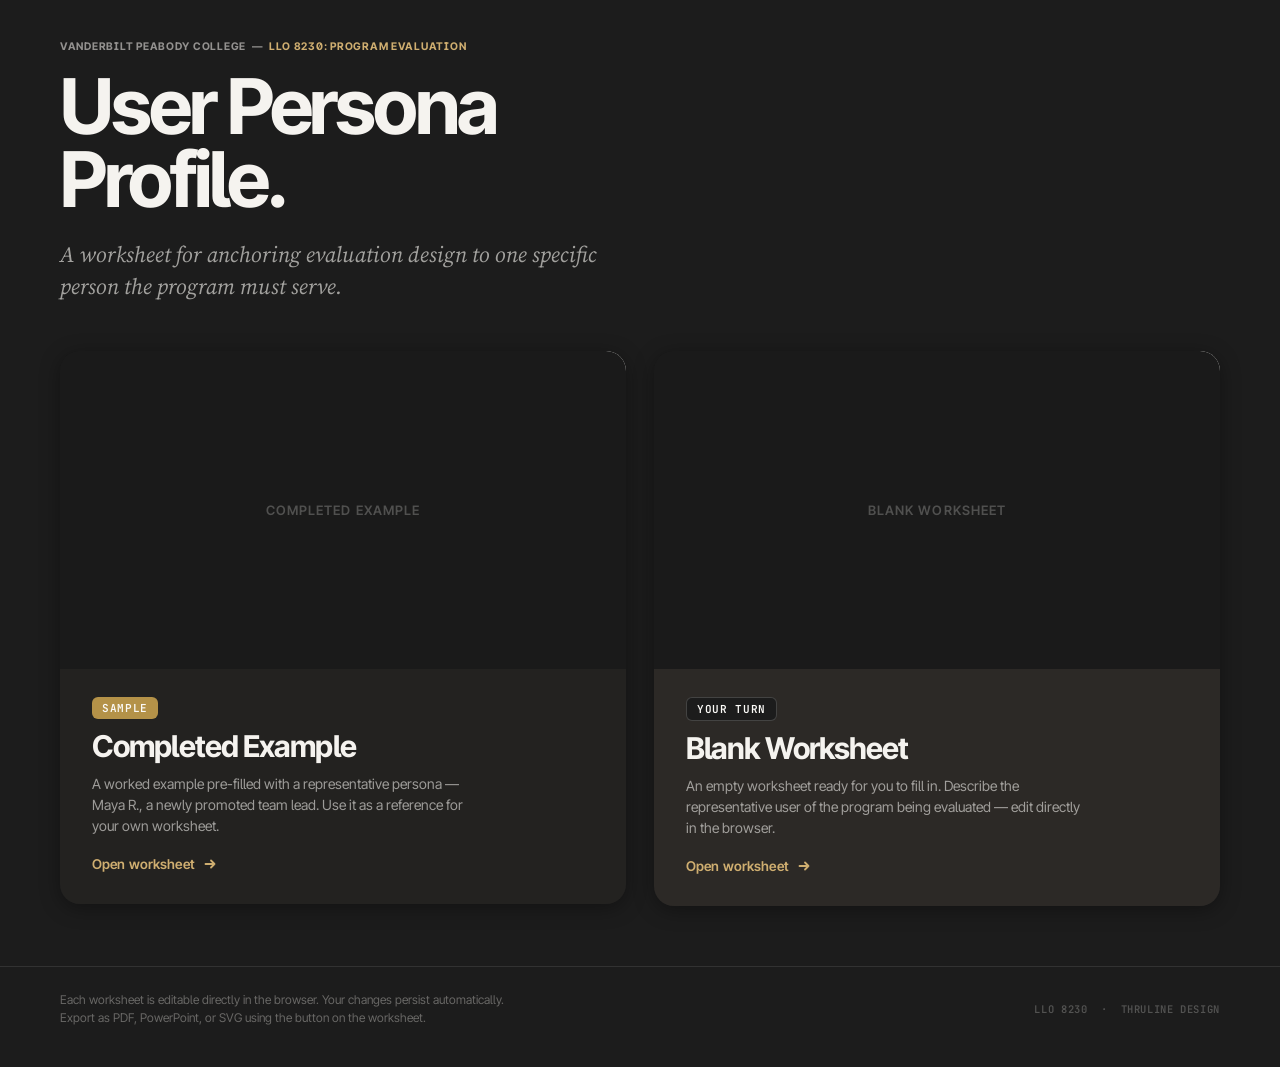
==== index.html @ e394e2b7 "Add index.html landing page and multi-format export menu - index.html: Vanderbilt-styled landing pag" ====
<!doctype html>
<html lang="en">
<head>
<meta charset="utf-8" />
<meta name="viewport" content="width=device-width,initial-scale=1" />
<title>User Persona Profile · LLO 8230 · Vanderbilt Peabody</title>

<link rel="preconnect" href="https://fonts.googleapis.com" />
<link rel="preconnect" href="https://fonts.gstatic.com" crossorigin />
<link href="https://fonts.googleapis.com/css2?family=Inter+Tight:wght@400;500;600;700&family=Source+Serif+4:ital,opsz,wght@0,8..60,400;0,8..60,600;1,8..60,400;1,8..60,500&family=JetBrains+Mono:wght@600&display=swap" rel="stylesheet" />

<style>
  *, *::before, *::after { box-sizing: border-box; margin: 0; padding: 0; }

  :root {
    --black:   #1C1C1C;
    --ink:     #2A2825;
    --cream:   #F5F3EF;
    --paper:   #FBFAF7;
    --sand:    #E0D5C0;
    --gold:    #CFAE70;
    --gold-d:  #B49248;
    --oak:     #946E24;
    --rule:    #D8D2C5;
    --muted:   #6F6A60;
    --sans:    "Inter Tight", system-ui, sans-serif;
    --serif:   "Source Serif 4", Georgia, serif;
    --mono:    "JetBrains Mono", ui-monospace, monospace;
  }

  html, body {
    min-height: 100vh;
    background: var(--black);
    color: var(--cream);
    font-family: var(--sans);
    -webkit-font-smoothing: antialiased;
    font-feature-settings: "ss01","ss02","kern";
  }

  /* ── Layout ──────────────────────────────────────── */

  .page {
    min-height: 100vh;
    display: flex;
    flex-direction: column;
  }

  .header {
    padding: 40px 60px 0;
    display: flex;
    flex-direction: column;
    gap: 18px;
  }

  .eyebrow {
    font-size: 10.5px;
    font-weight: 700;
    letter-spacing: 0.07em;
    text-transform: uppercase;
    color: rgba(245,243,239,0.55);
    white-space: nowrap;
  }
  .eyebrow span { color: var(--gold); }

  .hero-title {
    font-family: var(--sans);
    font-size: clamp(40px, 6vw, 80px);
    font-weight: 700;
    letter-spacing: -0.04em;
    line-height: 0.95;
    color: var(--cream);
  }

  .hero-sub {
    font-family: var(--serif);
    font-style: italic;
    font-size: clamp(16px, 2vw, 22px);
    font-weight: 400;
    color: rgba(245,243,239,0.62);
    line-height: 1.45;
    max-width: 580px;
    margin-top: 4px;
  }

  /* ── Cards ───────────────────────────────────────── */

  .cards {
    flex: 1;
    display: grid;
    grid-template-columns: 1fr 1fr;
    gap: 28px;
    padding: 48px 60px 60px;
    align-items: start;
  }

  .card {
    display: flex;
    flex-direction: column;
    border-radius: 20px;
    overflow: hidden;
    text-decoration: none;
    outline: none;
    position: relative;
    transition: transform 0.18s ease, box-shadow 0.18s ease;
    box-shadow: 0 4px 20px rgba(0,0,0,0.35);
  }
  .card:hover  { transform: translateY(-4px); box-shadow: 0 16px 48px rgba(0,0,0,0.5); }
  .card:focus  { box-shadow: 0 0 0 3px var(--gold), 0 16px 48px rgba(0,0,0,0.5); }
  .card:active { transform: translateY(-1px); }

  .card__thumb {
    width: 100%;
    aspect-ratio: 16/9;
    background: #111;
    overflow: hidden;
    position: relative;
  }
  .card__thumb img {
    width: 100%;
    height: 100%;
    object-fit: cover;
    object-position: top left;
    display: block;
    transition: transform 0.22s ease;
  }
  .card:hover .card__thumb img { transform: scale(1.025); }

  .card__thumb-fallback {
    position: absolute; inset: 0;
    display: flex; align-items: center; justify-content: center;
    background: #1a1a1a;
    color: rgba(245,243,239,0.25);
    font-size: 13px;
    font-weight: 600;
    letter-spacing: 0.08em;
    text-transform: uppercase;
  }

  /* Completed Example — dark cream-on-black */
  .card--example .card__body { background: #232220; }
  .card--example .card__tag { background: var(--gold-d); }

  /* Blank — lighter paper tone */
  .card--blank .card__body { background: #2c2926; }
  .card--blank .card__tag { background: var(--black); border: 1px solid rgba(245,243,239,0.18); }

  .card__body {
    padding: 28px 32px 32px;
    display: flex;
    flex-direction: column;
    gap: 12px;
  }

  .card__tag {
    font-family: var(--mono);
    font-size: 11px;
    font-weight: 600;
    letter-spacing: 0.06em;
    text-transform: uppercase;
    color: var(--paper);
    padding: 4px 10px;
    border-radius: 6px;
    align-self: flex-start;
  }

  .card__title {
    font-family: var(--sans);
    font-size: clamp(22px, 2.4vw, 30px);
    font-weight: 700;
    letter-spacing: -0.03em;
    line-height: 1.0;
    color: var(--cream);
  }

  .card__desc {
    font-size: 14px;
    line-height: 1.5;
    color: rgba(245,243,239,0.58);
    max-width: 400px;
  }

  .card__cta {
    margin-top: 8px;
    display: inline-flex;
    align-items: center;
    gap: 8px;
    color: var(--gold);
    font-size: 13.5px;
    font-weight: 600;
    letter-spacing: 0.01em;
  }
  .card__cta svg {
    transition: transform 0.15s ease;
  }
  .card:hover .card__cta svg { transform: translateX(4px); }

  /* ── Footer ──────────────────────────────────────── */

  .footer {
    padding: 0 60px 40px;
    display: flex;
    align-items: center;
    justify-content: space-between;
    gap: 20px;
    border-top: 1px solid rgba(245,243,239,0.1);
    padding-top: 24px;
  }

  .footer__note {
    font-size: 12px;
    color: rgba(245,243,239,0.35);
    line-height: 1.5;
    max-width: 480px;
  }

  .footer__badge {
    font-family: var(--mono);
    font-size: 10.5px;
    font-weight: 600;
    letter-spacing: 0.06em;
    text-transform: uppercase;
    color: rgba(245,243,239,0.25);
    white-space: nowrap;
  }

  /* ── Responsive ──────────────────────────────────── */

  @media (max-width: 720px) {
    .header { padding: 32px 24px 0; }
    .cards  { grid-template-columns: 1fr; padding: 32px 24px 48px; }
    .footer { padding: 20px 24px 32px; flex-direction: column; align-items: flex-start; }
  }
</style>
</head>
<body>

<div class="page">

  <header class="header">
    <p class="eyebrow">Vanderbilt Peabody College &nbsp;—&nbsp; <span>LLO 8230: Program Evaluation</span></p>
    <h1 class="hero-title">User Persona<br>Profile.</h1>
    <p class="hero-sub">A worksheet for anchoring evaluation design to one specific person the program must serve.</p>
  </header>

  <main class="cards">

    <a class="card card--example" href="User Persona Profile - Completed Example.html">
      <div class="card__thumb">
        <img src="screenshots/01-completed-example.png" alt="Completed example preview" onerror="this.style.display='none'" />
        <div class="card__thumb-fallback">Completed Example</div>
      </div>
      <div class="card__body">
        <span class="card__tag">Sample</span>
        <h2 class="card__title">Completed Example</h2>
        <p class="card__desc">A worked example pre-filled with a representative persona — Maya R., a newly promoted team lead. Use it as a reference for your own worksheet.</p>
        <span class="card__cta">
          Open worksheet
          <svg width="14" height="14" viewBox="0 0 14 14" fill="none" stroke="currentColor" stroke-width="1.8" stroke-linecap="round" stroke-linejoin="round">
            <path d="M2.5 7h9M8 3.5 11.5 7 8 10.5"/>
          </svg>
        </span>
      </div>
    </a>

    <a class="card card--blank" href="User Persona Profile - Blank.html">
      <div class="card__thumb">
        <img src="screenshots/02-blank.png" alt="Blank worksheet preview" onerror="this.style.display='none'" />
        <div class="card__thumb-fallback">Blank Worksheet</div>
      </div>
      <div class="card__body">
        <span class="card__tag">Your turn</span>
        <h2 class="card__title">Blank Worksheet</h2>
        <p class="card__desc">An empty worksheet ready for you to fill in. Describe the representative user of the program being evaluated — edit directly in the browser.</p>
        <span class="card__cta">
          Open worksheet
          <svg width="14" height="14" viewBox="0 0 14 14" fill="none" stroke="currentColor" stroke-width="1.8" stroke-linecap="round" stroke-linejoin="round">
            <path d="M2.5 7h9M8 3.5 11.5 7 8 10.5"/>
          </svg>
        </span>
      </div>
    </a>

  </main>

  <footer class="footer">
    <p class="footer__note">Each worksheet is editable directly in the browser. Your changes persist automatically. Export as PDF, PowerPoint, or SVG using the button on the worksheet.</p>
    <span class="footer__badge">LLO 8230 &nbsp;·&nbsp; Thruline Design</span>
  </footer>

</div>

</body>
</html>
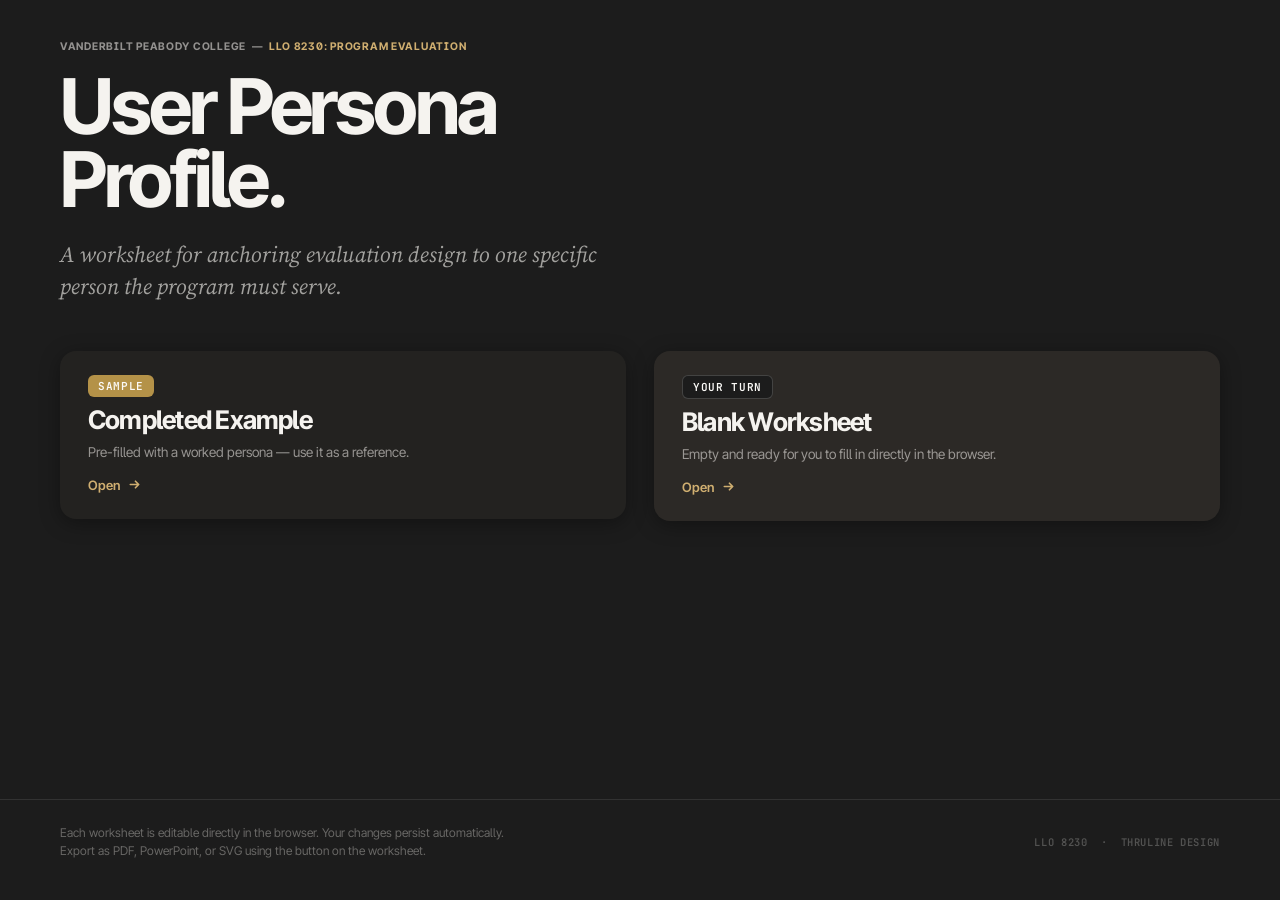
==== commit 84a7f501: "Simplify index page cards — text only, no screenshot thumbs Co-Authored-By: Claude Sonnet 4.6 <norep" ====
--- a/index.html
+++ b/index.html
@@ -96,60 +96,23 @@
   .card {
     display: flex;
     flex-direction: column;
-    border-radius: 20px;
-    overflow: hidden;
+    gap: 10px;
+    padding: 24px 28px 26px;
+    border-radius: 16px;
     text-decoration: none;
     outline: none;
-    position: relative;
     transition: transform 0.18s ease, box-shadow 0.18s ease;
     box-shadow: 0 4px 20px rgba(0,0,0,0.35);
   }
-  .card:hover  { transform: translateY(-4px); box-shadow: 0 16px 48px rgba(0,0,0,0.5); }
-  .card:focus  { box-shadow: 0 0 0 3px var(--gold), 0 16px 48px rgba(0,0,0,0.5); }
+  .card:hover  { transform: translateY(-3px); box-shadow: 0 12px 36px rgba(0,0,0,0.5); }
+  .card:focus  { box-shadow: 0 0 0 3px var(--gold), 0 12px 36px rgba(0,0,0,0.5); }
   .card:active { transform: translateY(-1px); }
 
-  .card__thumb {
-    width: 100%;
-    aspect-ratio: 16/9;
-    background: #111;
-    overflow: hidden;
-    position: relative;
-  }
-  .card__thumb img {
-    width: 100%;
-    height: 100%;
-    object-fit: cover;
-    object-position: top left;
-    display: block;
-    transition: transform 0.22s ease;
-  }
-  .card:hover .card__thumb img { transform: scale(1.025); }
-
-  .card__thumb-fallback {
-    position: absolute; inset: 0;
-    display: flex; align-items: center; justify-content: center;
-    background: #1a1a1a;
-    color: rgba(245,243,239,0.25);
-    font-size: 13px;
-    font-weight: 600;
-    letter-spacing: 0.08em;
-    text-transform: uppercase;
-  }
-
-  /* Completed Example — dark cream-on-black */
-  .card--example .card__body { background: #232220; }
+  .card--example { background: #232220; }
   .card--example .card__tag { background: var(--gold-d); }
 
-  /* Blank — lighter paper tone */
-  .card--blank .card__body { background: #2c2926; }
+  .card--blank { background: #2c2926; }
   .card--blank .card__tag { background: var(--black); border: 1px solid rgba(245,243,239,0.18); }
-
-  .card__body {
-    padding: 28px 32px 32px;
-    display: flex;
-    flex-direction: column;
-    gap: 12px;
-  }
 
   .card__tag {
     font-family: var(--mono);
@@ -165,7 +128,7 @@
 
   .card__title {
     font-family: var(--sans);
-    font-size: clamp(22px, 2.4vw, 30px);
+    font-size: clamp(20px, 2vw, 26px);
     font-weight: 700;
     letter-spacing: -0.03em;
     line-height: 1.0;
@@ -173,25 +136,22 @@
   }
 
   .card__desc {
-    font-size: 14px;
+    font-size: 13.5px;
     line-height: 1.5;
-    color: rgba(245,243,239,0.58);
-    max-width: 400px;
+    color: rgba(245,243,239,0.55);
   }
 
   .card__cta {
-    margin-top: 8px;
+    margin-top: 4px;
     display: inline-flex;
     align-items: center;
-    gap: 8px;
+    gap: 7px;
     color: var(--gold);
-    font-size: 13.5px;
+    font-size: 13px;
     font-weight: 600;
     letter-spacing: 0.01em;
   }
-  .card__cta svg {
-    transition: transform 0.15s ease;
-  }
+  .card__cta svg { transition: transform 0.15s ease; }
   .card:hover .card__cta svg { transform: translateX(4px); }
 
   /* ── Footer ──────────────────────────────────────── */
@@ -245,39 +205,27 @@
   <main class="cards">
 
     <a class="card card--example" href="User Persona Profile - Completed Example.html">
-      <div class="card__thumb">
-        <img src="screenshots/01-completed-example.png" alt="Completed example preview" onerror="this.style.display='none'" />
-        <div class="card__thumb-fallback">Completed Example</div>
-      </div>
-      <div class="card__body">
-        <span class="card__tag">Sample</span>
-        <h2 class="card__title">Completed Example</h2>
-        <p class="card__desc">A worked example pre-filled with a representative persona — Maya R., a newly promoted team lead. Use it as a reference for your own worksheet.</p>
-        <span class="card__cta">
-          Open worksheet
-          <svg width="14" height="14" viewBox="0 0 14 14" fill="none" stroke="currentColor" stroke-width="1.8" stroke-linecap="round" stroke-linejoin="round">
-            <path d="M2.5 7h9M8 3.5 11.5 7 8 10.5"/>
-          </svg>
-        </span>
-      </div>
+      <span class="card__tag">Sample</span>
+      <h2 class="card__title">Completed Example</h2>
+      <p class="card__desc">Pre-filled with a worked persona — use it as a reference.</p>
+      <span class="card__cta">
+        Open
+        <svg width="13" height="13" viewBox="0 0 14 14" fill="none" stroke="currentColor" stroke-width="1.8" stroke-linecap="round" stroke-linejoin="round">
+          <path d="M2.5 7h9M8 3.5 11.5 7 8 10.5"/>
+        </svg>
+      </span>
     </a>
 
     <a class="card card--blank" href="User Persona Profile - Blank.html">
-      <div class="card__thumb">
-        <img src="screenshots/02-blank.png" alt="Blank worksheet preview" onerror="this.style.display='none'" />
-        <div class="card__thumb-fallback">Blank Worksheet</div>
-      </div>
-      <div class="card__body">
-        <span class="card__tag">Your turn</span>
-        <h2 class="card__title">Blank Worksheet</h2>
-        <p class="card__desc">An empty worksheet ready for you to fill in. Describe the representative user of the program being evaluated — edit directly in the browser.</p>
-        <span class="card__cta">
-          Open worksheet
-          <svg width="14" height="14" viewBox="0 0 14 14" fill="none" stroke="currentColor" stroke-width="1.8" stroke-linecap="round" stroke-linejoin="round">
-            <path d="M2.5 7h9M8 3.5 11.5 7 8 10.5"/>
-          </svg>
-        </span>
-      </div>
+      <span class="card__tag">Your turn</span>
+      <h2 class="card__title">Blank Worksheet</h2>
+      <p class="card__desc">Empty and ready for you to fill in directly in the browser.</p>
+      <span class="card__cta">
+        Open
+        <svg width="13" height="13" viewBox="0 0 14 14" fill="none" stroke="currentColor" stroke-width="1.8" stroke-linecap="round" stroke-linejoin="round">
+          <path d="M2.5 7h9M8 3.5 11.5 7 8 10.5"/>
+        </svg>
+      </span>
     </a>
 
   </main>
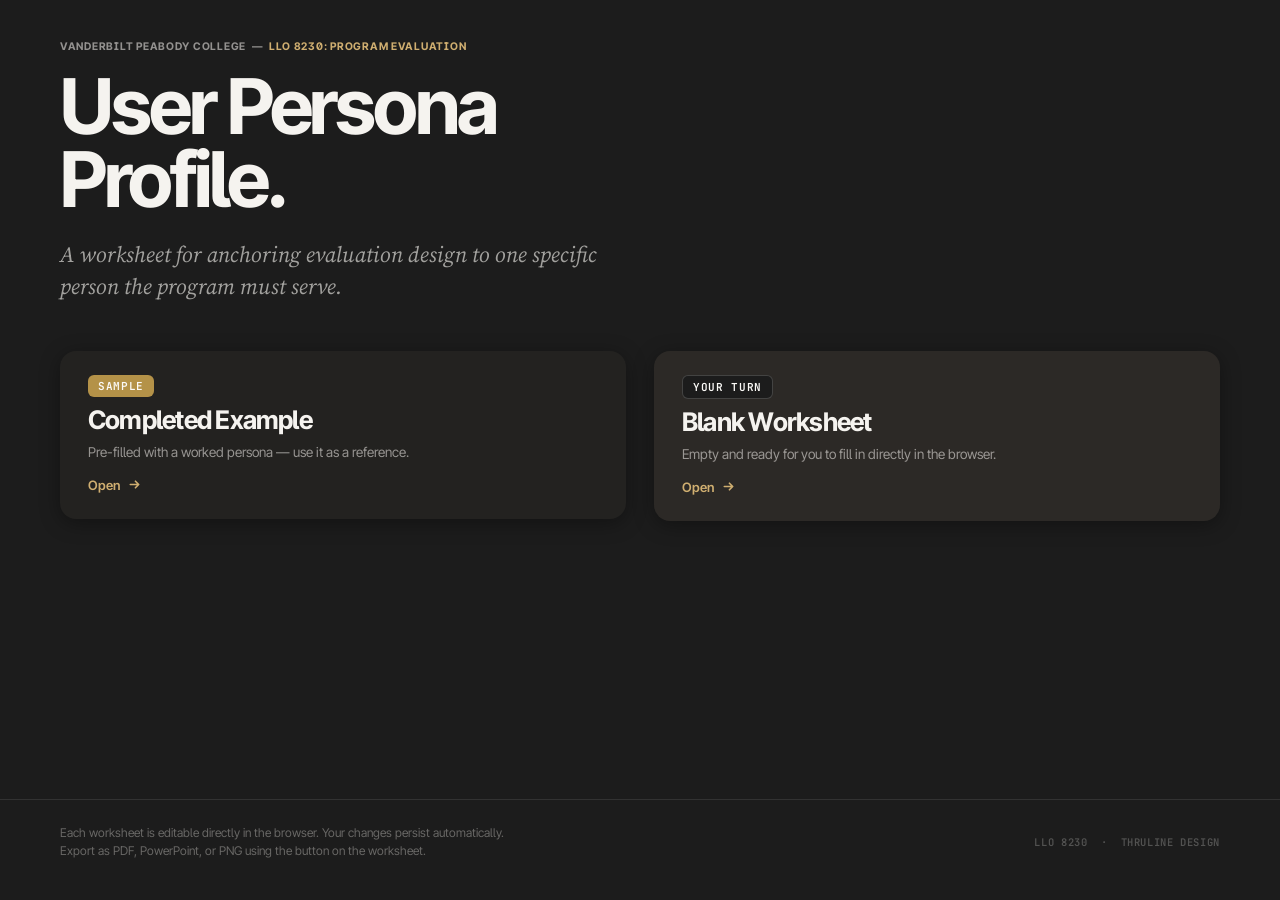
==== commit 556c62df: "Replace SVG export with PNG; fix PPT rendering via shared captureCanvas - exportSVG → exportPNG: use" ====
--- a/index.html
+++ b/index.html
@@ -231,7 +231,7 @@
   </main>
 
   <footer class="footer">
-    <p class="footer__note">Each worksheet is editable directly in the browser. Your changes persist automatically. Export as PDF, PowerPoint, or SVG using the button on the worksheet.</p>
+    <p class="footer__note">Each worksheet is editable directly in the browser. Your changes persist automatically. Export as PDF, PowerPoint, or PNG using the button on the worksheet.</p>
     <span class="footer__badge">LLO 8230 &nbsp;·&nbsp; Thruline Design</span>
   </footer>
 
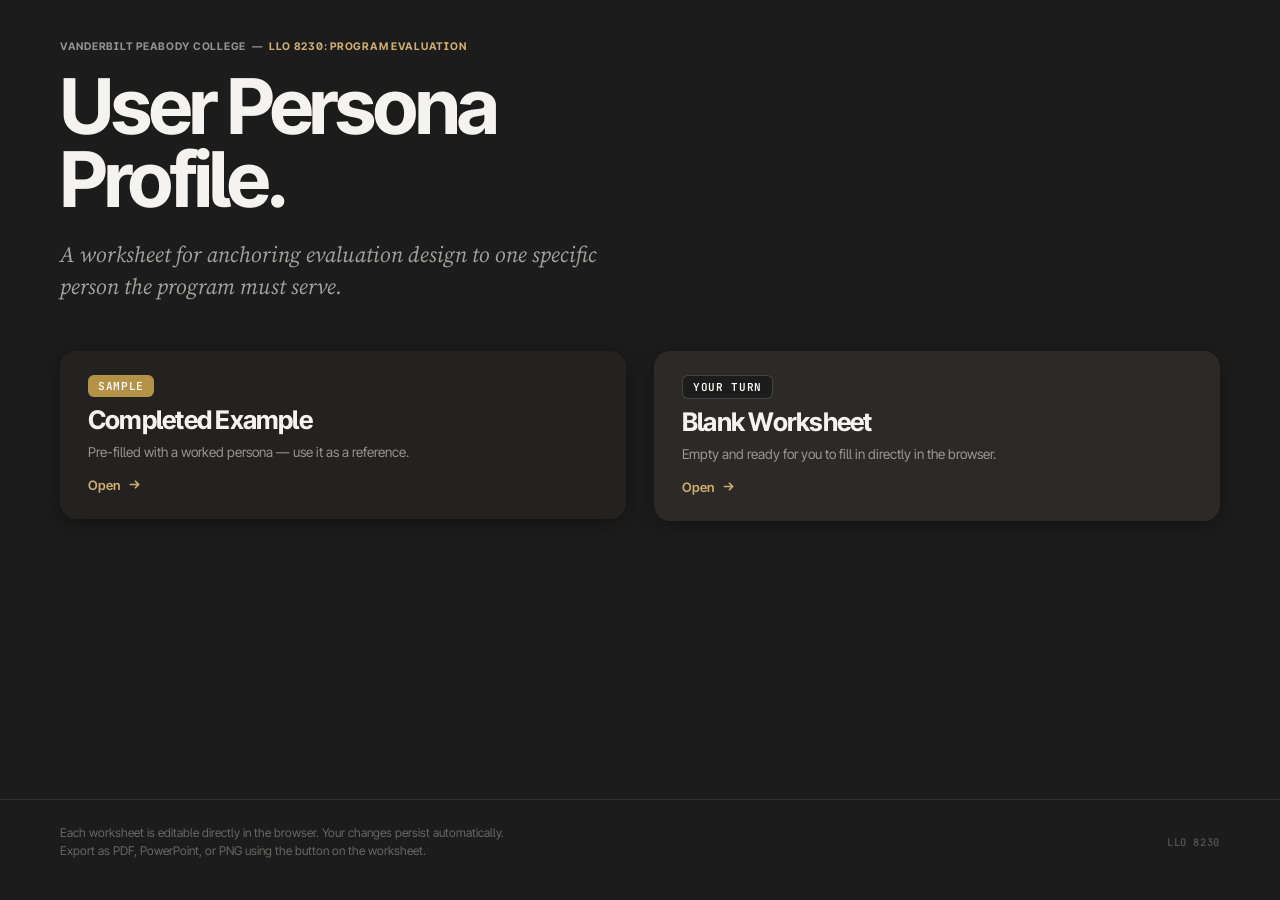
==== commit 8d7bf46b: "Remove Thruline Design reference from index page footer Co-Authored-By: Claude Sonnet 4.6 <noreply@a" ====
--- a/index.html
+++ b/index.html
@@ -232,7 +232,7 @@
 
   <footer class="footer">
     <p class="footer__note">Each worksheet is editable directly in the browser. Your changes persist automatically. Export as PDF, PowerPoint, or PNG using the button on the worksheet.</p>
-    <span class="footer__badge">LLO 8230 &nbsp;·&nbsp; Thruline Design</span>
+    <span class="footer__badge">LLO 8230</span>
   </footer>
 
 </div>
